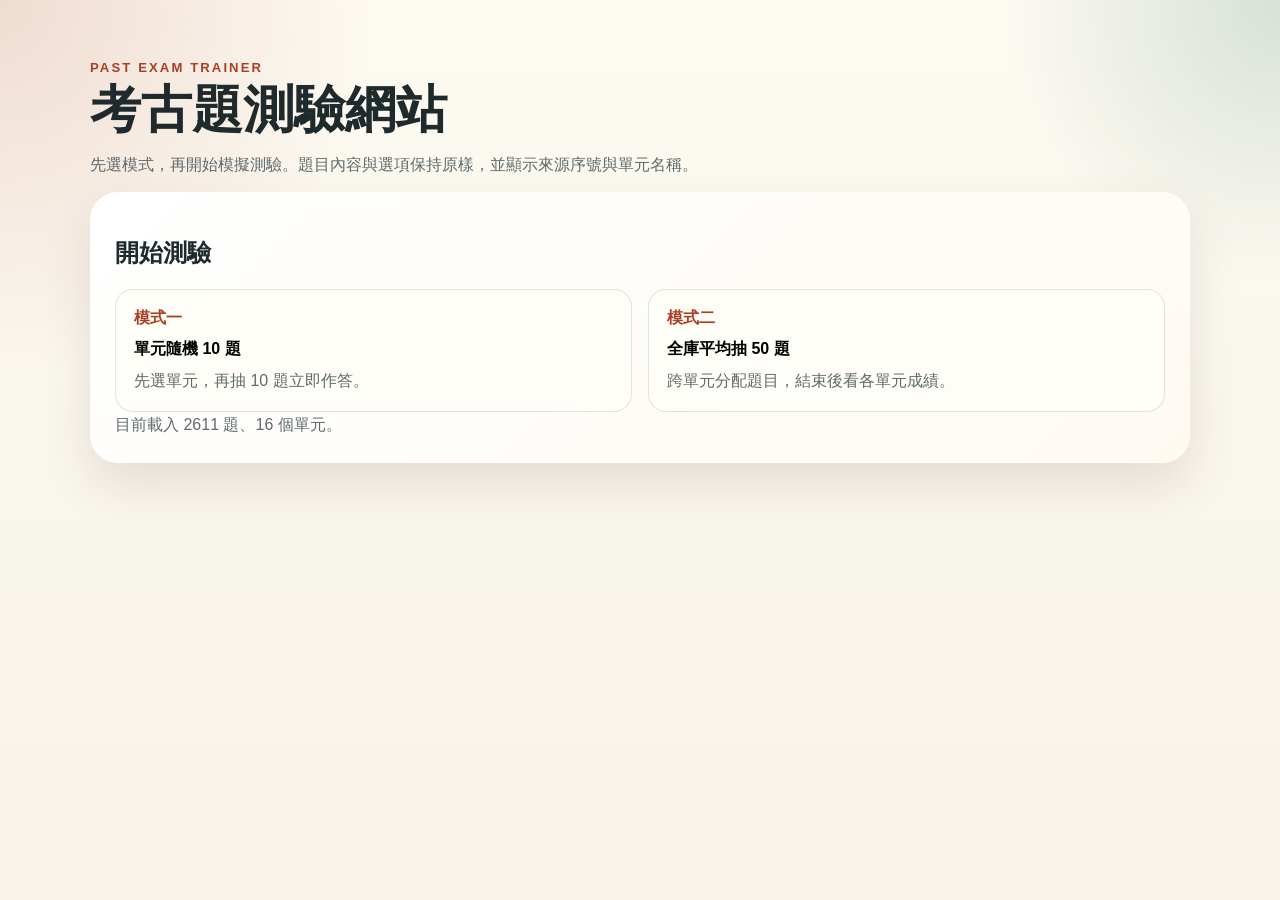
==== docs/index.html @ cffe811b "Initial GitHub Pages quiz site" ====
<!DOCTYPE html>
<html lang="zh-Hant">
  <head>
    <meta charset="UTF-8" />
    <meta name="viewport" content="width=device-width, initial-scale=1.0" />
    <title>考古題測驗</title>
    <link rel="stylesheet" href="./style.css" />
  </head>
  <body>
    <div class="app-shell">
      <header class="hero">
        <p class="eyebrow">Past Exam Trainer</p>
        <h1>考古題測驗網站</h1>
        <p class="hero-copy">
          先選模式，再開始模擬測驗。題目內容與選項保持原樣，並顯示來源序號與單元名稱。
        </p>
      </header>

      <main id="app" class="layout">
        <section class="panel panel-accent" id="setup-panel">
          <h2>開始測驗</h2>
          <div class="mode-grid">
            <button class="mode-card" data-mode="unit">
              <span class="mode-label">模式一</span>
              <strong>單元隨機 10 題</strong>
              <span>先選單元，再抽 10 題立即作答。</span>
            </button>
            <button class="mode-card" data-mode="mixed">
              <span class="mode-label">模式二</span>
              <strong>全庫平均抽 50 題</strong>
              <span>跨單元分配題目，結束後看各單元成績。</span>
            </button>
          </div>

          <div id="unit-picker" class="unit-picker hidden">
            <label for="unit-select">選擇單元</label>
            <select id="unit-select"></select>
            <button id="start-unit-quiz" class="primary-button">開始單元測驗</button>
          </div>

          <div class="data-meta" id="data-meta"></div>
        </section>

        <section class="panel hidden" id="quiz-panel">
          <div class="quiz-toolbar">
            <div>
              <p id="progress-text" class="progress-text"></p>
              <p id="quiz-mode-text" class="subtle-text"></p>
            </div>
            <button id="restart-button" class="secondary-button">重新開始</button>
          </div>

          <article class="question-card">
            <div class="question-header">
              <span id="question-source" class="pill"></span>
              <span id="question-unit" class="pill pill-muted"></span>
            </div>
            <div id="question-stem" class="question-stem"></div>
            <div id="options-list" class="options-list"></div>
            <div id="feedback-box" class="feedback-box hidden"></div>
          </article>

          <div class="quiz-actions">
            <button id="next-button" class="primary-button" disabled>下一題</button>
          </div>
        </section>

        <section class="panel hidden" id="result-panel">
          <div class="result-header">
            <div>
              <h2>測驗結果</h2>
              <p id="result-summary" class="subtle-text"></p>
            </div>
            <button id="restart-result-button" class="secondary-button">重新開始</button>
          </div>

          <div id="result-body" class="result-body"></div>
        </section>
      </main>
    </div>

    <template id="unit-result-template">
      <div class="unit-result-row">
        <span class="unit-result-name"></span>
        <span class="unit-result-score"></span>
      </div>
    </template>

    <script src="./app.js" defer></script>
  </body>
</html>
---- docs/style.css ----
:root {
  --bg: #f7f3ea;
  --bg-strong: #efe6d4;
  --card: rgba(255, 255, 255, 0.82);
  --card-strong: #fffdf7;
  --ink: #1f2a2c;
  --muted: #5f6b6d;
  --line: rgba(31, 42, 44, 0.12);
  --primary: #aa3f24;
  --primary-strong: #8f331d;
  --success: #17624b;
  --error: #9c2f2f;
  --shadow: 0 22px 50px rgba(72, 49, 22, 0.12);
  --radius-lg: 28px;
  --radius-md: 18px;
  --radius-sm: 12px;
}

* {
  box-sizing: border-box;
}

body {
  margin: 0;
  min-height: 100vh;
  font-family: "Segoe UI", "Noto Sans TC", sans-serif;
  color: var(--ink);
  background:
    radial-gradient(circle at top left, rgba(170, 63, 36, 0.16), transparent 24%),
    radial-gradient(circle at top right, rgba(23, 98, 75, 0.16), transparent 18%),
    linear-gradient(180deg, #fdfaf2 0%, var(--bg) 100%);
}

.app-shell {
  width: min(1100px, calc(100% - 32px));
  margin: 0 auto;
  padding: 36px 0 56px;
}

.hero {
  padding: 24px 0 14px;
}

.eyebrow {
  margin: 0 0 8px;
  color: var(--primary);
  font-size: 0.82rem;
  font-weight: 700;
  letter-spacing: 0.16em;
  text-transform: uppercase;
}

.hero h1 {
  margin: 0;
  font-size: clamp(2rem, 4vw, 3.4rem);
  line-height: 1.05;
}

.hero-copy {
  max-width: 760px;
  margin: 14px 0 0;
  color: var(--muted);
  font-size: 1rem;
  line-height: 1.7;
}

.layout {
  display: grid;
  gap: 18px;
}

.panel {
  background: var(--card);
  border: 1px solid rgba(255, 255, 255, 0.75);
  border-radius: var(--radius-lg);
  box-shadow: var(--shadow);
  backdrop-filter: blur(10px);
  padding: 24px;
}

.panel-accent {
  background:
    linear-gradient(135deg, rgba(255, 255, 255, 0.88), rgba(255, 250, 241, 0.88)),
    var(--card);
}

.mode-grid {
  display: grid;
  grid-template-columns: repeat(auto-fit, minmax(220px, 1fr));
  gap: 16px;
  margin-top: 18px;
}

.mode-card,
.primary-button,
.secondary-button,
.option-button {
  font: inherit;
}

.mode-card {
  border: 1px solid var(--line);
  border-radius: var(--radius-md);
  background: var(--card-strong);
  padding: 18px;
  text-align: left;
  cursor: pointer;
  transition: transform 160ms ease, border-color 160ms ease, box-shadow 160ms ease;
}

.mode-card:hover,
.mode-card:focus-visible {
  transform: translateY(-2px);
  border-color: rgba(170, 63, 36, 0.38);
  box-shadow: 0 16px 30px rgba(170, 63, 36, 0.1);
  outline: none;
}

.mode-label {
  display: inline-block;
  margin-bottom: 10px;
  color: var(--primary);
  font-weight: 700;
}

.mode-card strong,
.mode-card span {
  display: block;
}

.mode-card span:last-child {
  margin-top: 8px;
  color: var(--muted);
  line-height: 1.6;
}

.unit-picker {
  display: grid;
  gap: 12px;
  margin-top: 20px;
}

label {
  font-weight: 700;
}

select {
  width: 100%;
  padding: 12px 14px;
  border-radius: var(--radius-sm);
  border: 1px solid var(--line);
  background: white;
  font: inherit;
}

.primary-button,
.secondary-button {
  border: none;
  border-radius: 999px;
  padding: 12px 18px;
  cursor: pointer;
  transition: transform 160ms ease, opacity 160ms ease, background 160ms ease;
}

.primary-button {
  background: var(--primary);
  color: white;
}

.primary-button:hover,
.secondary-button:hover,
.option-button:hover {
  transform: translateY(-1px);
}

.primary-button:disabled {
  opacity: 0.5;
  cursor: not-allowed;
  transform: none;
}

.secondary-button {
  background: rgba(31, 42, 44, 0.08);
  color: var(--ink);
}

.data-meta,
.subtle-text {
  color: var(--muted);
  line-height: 1.6;
}

.quiz-toolbar,
.result-header {
  display: flex;
  justify-content: space-between;
  gap: 16px;
  align-items: flex-start;
}

.question-card {
  margin-top: 18px;
  padding: 22px;
  border-radius: var(--radius-md);
  background: var(--card-strong);
  border: 1px solid rgba(31, 42, 44, 0.08);
}

.question-header {
  display: flex;
  gap: 10px;
  flex-wrap: wrap;
}

.pill {
  display: inline-flex;
  align-items: center;
  padding: 6px 10px;
  border-radius: 999px;
  background: rgba(170, 63, 36, 0.12);
  color: var(--primary-strong);
  font-size: 0.92rem;
  font-weight: 700;
}

.pill-muted {
  background: rgba(23, 98, 75, 0.12);
  color: var(--success);
}

.question-stem {
  margin-top: 18px;
  white-space: pre-wrap;
  font-size: 1.06rem;
  line-height: 1.85;
}

.options-list {
  display: grid;
  gap: 12px;
  margin-top: 24px;
}

.option-button {
  width: 100%;
  border-radius: var(--radius-sm);
  border: 1px solid var(--line);
  background: white;
  padding: 16px;
  text-align: left;
  cursor: pointer;
  transition: border-color 160ms ease, background 160ms ease, transform 160ms ease;
}

.option-button strong {
  display: inline-block;
  min-width: 2em;
}

.option-button.selected {
  border-color: rgba(170, 63, 36, 0.55);
  background: rgba(170, 63, 36, 0.08);
}

.option-button.correct {
  border-color: rgba(23, 98, 75, 0.4);
  background: rgba(23, 98, 75, 0.1);
}

.option-button.wrong {
  border-color: rgba(156, 47, 47, 0.42);
  background: rgba(156, 47, 47, 0.08);
}

.feedback-box {
  margin-top: 20px;
  padding: 14px 16px;
  border-radius: var(--radius-sm);
  font-weight: 700;
}

.feedback-box.correct {
  background: rgba(23, 98, 75, 0.12);
  color: var(--success);
}

.feedback-box.wrong {
  background: rgba(156, 47, 47, 0.1);
  color: var(--error);
}

.quiz-actions {
  display: flex;
  justify-content: flex-end;
  margin-top: 18px;
}

.result-body {
  display: grid;
  gap: 12px;
  margin-top: 16px;
}

.score-card,
.unit-result-row {
  display: flex;
  justify-content: space-between;
  gap: 16px;
  padding: 16px;
  border-radius: var(--radius-md);
  background: var(--card-strong);
  border: 1px solid rgba(31, 42, 44, 0.08);
}

.score-card strong,
.unit-result-score {
  font-weight: 800;
}

.hidden {
  display: none !important;
}

@media (max-width: 720px) {
  .app-shell {
    width: min(100% - 20px, 1100px);
    padding-top: 22px;
  }

  .panel {
    padding: 18px;
  }

  .quiz-toolbar,
  .result-header,
  .score-card,
  .unit-result-row {
    flex-direction: column;
  }

  .question-card {
    padding: 18px;
  }
}
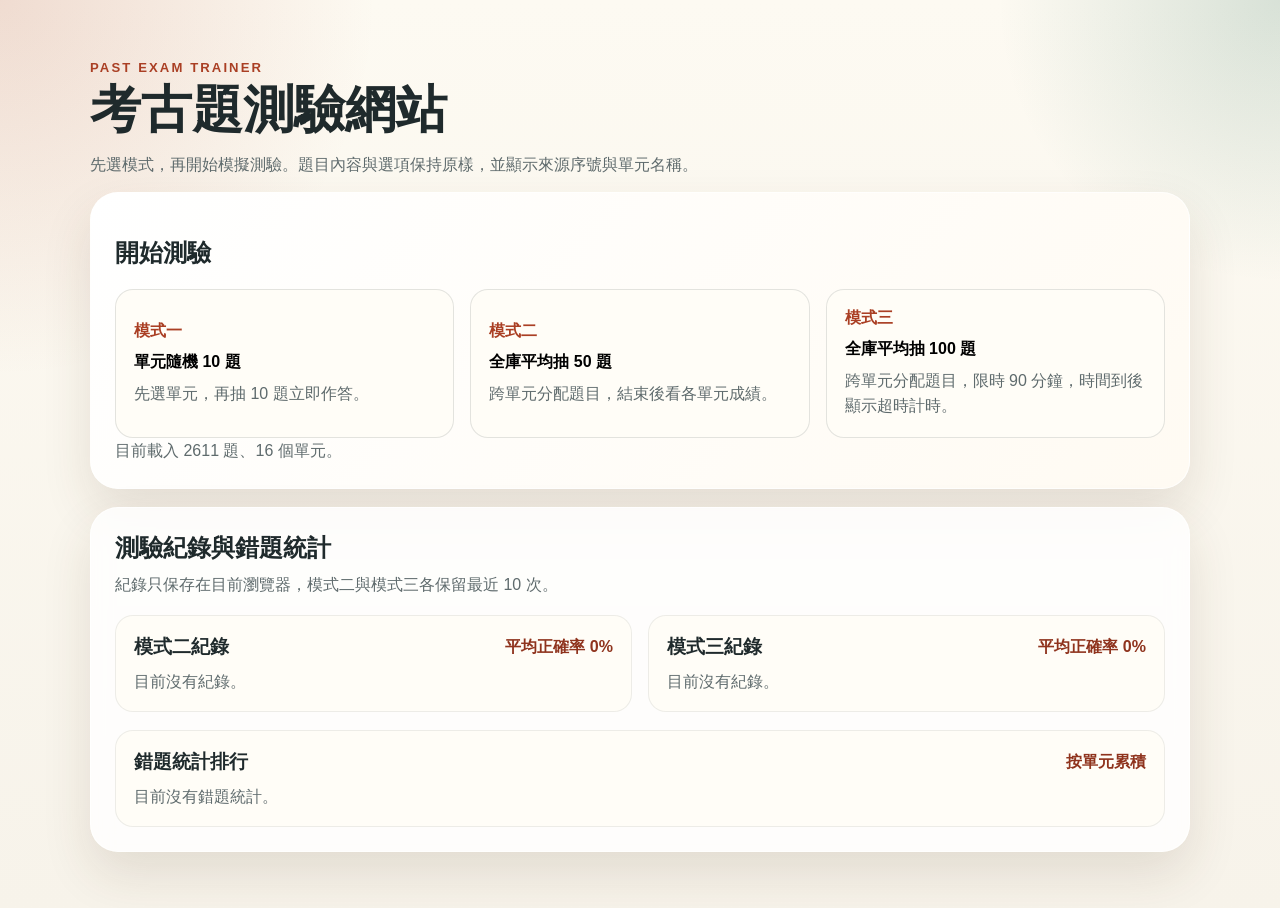
==== commit 3dfef184: "V1" ====
--- a/docs/index.html
+++ b/docs/index.html
@@ -20,15 +20,20 @@
         <section class="panel panel-accent" id="setup-panel">
           <h2>開始測驗</h2>
           <div class="mode-grid">
-            <button class="mode-card" data-mode="unit">
+            <button class="mode-card" data-mode="unit10">
               <span class="mode-label">模式一</span>
               <strong>單元隨機 10 題</strong>
               <span>先選單元，再抽 10 題立即作答。</span>
             </button>
-            <button class="mode-card" data-mode="mixed">
+            <button class="mode-card" data-mode="mixed50">
               <span class="mode-label">模式二</span>
               <strong>全庫平均抽 50 題</strong>
               <span>跨單元分配題目，結束後看各單元成績。</span>
+            </button>
+            <button class="mode-card" data-mode="mixed100">
+              <span class="mode-label">模式三</span>
+              <strong>全庫平均抽 100 題</strong>
+              <span>跨單元分配題目，限時 90 分鐘，時間到後顯示超時計時。</span>
             </button>
           </div>
 
@@ -41,11 +46,50 @@
           <div class="data-meta" id="data-meta"></div>
         </section>
 
+        <section class="panel dashboard-panel" id="insights-panel">
+          <div class="dashboard-header">
+            <div>
+              <h2>測驗紀錄與錯題統計</h2>
+              <p class="subtle-text">紀錄只保存在目前瀏覽器，模式二與模式三各保留最近 10 次。</p>
+            </div>
+          </div>
+
+          <div class="history-grid">
+            <article class="history-card">
+              <div class="history-card-header">
+                <h3>模式二紀錄</h3>
+                <span id="mixed50-average" class="history-average">平均正確率 0%</span>
+              </div>
+              <div id="mixed50-history" class="history-list"></div>
+            </article>
+
+            <article class="history-card">
+              <div class="history-card-header">
+                <h3>模式三紀錄</h3>
+                <span id="mixed100-average" class="history-average">平均正確率 0%</span>
+              </div>
+              <div id="mixed100-history" class="history-list"></div>
+            </article>
+          </div>
+
+          <article class="history-card wrong-stats-card">
+            <div class="history-card-header">
+              <h3>錯題統計排行</h3>
+              <span class="history-average">按單元累積</span>
+            </div>
+            <div id="wrong-stats-list" class="history-list"></div>
+          </article>
+        </section>
+
         <section class="panel hidden" id="quiz-panel">
           <div class="quiz-toolbar">
             <div>
               <p id="progress-text" class="progress-text"></p>
               <p id="quiz-mode-text" class="subtle-text"></p>
+            </div>
+            <div id="timer-box" class="timer-box hidden">
+              <span id="timer-label" class="timer-label">剩餘時間</span>
+              <strong id="timer-value" class="timer-value">90:00</strong>
             </div>
             <button id="restart-button" class="secondary-button">重新開始</button>
           </div>
@@ -86,6 +130,26 @@
       </div>
     </template>
 
+    <template id="history-entry-template">
+      <div class="history-entry">
+        <div>
+          <strong class="history-entry-title"></strong>
+          <p class="history-entry-meta"></p>
+        </div>
+        <span class="history-entry-score"></span>
+      </div>
+    </template>
+
+    <template id="wrong-stat-template">
+      <div class="history-entry">
+        <div>
+          <strong class="history-entry-title"></strong>
+          <p class="history-entry-meta"></p>
+        </div>
+        <span class="history-entry-score"></span>
+      </div>
+    </template>
+
     <script src="./app.js" defer></script>
   </body>
 </html>
--- a/docs/style.css
+++ b/docs/style.css
@@ -190,6 +190,83 @@
   line-height: 1.6;
 }
 
+.dashboard-panel {
+  display: grid;
+  gap: 18px;
+}
+
+.dashboard-header h2,
+.history-card-header h3 {
+  margin: 0;
+}
+
+.dashboard-header p {
+  margin: 8px 0 0;
+}
+
+.history-grid {
+  display: grid;
+  grid-template-columns: repeat(auto-fit, minmax(280px, 1fr));
+  gap: 16px;
+}
+
+.history-card {
+  padding: 18px;
+  border-radius: var(--radius-md);
+  background: var(--card-strong);
+  border: 1px solid rgba(31, 42, 44, 0.08);
+}
+
+.history-card-header {
+  display: flex;
+  justify-content: space-between;
+  gap: 16px;
+  align-items: center;
+  margin-bottom: 12px;
+}
+
+.history-average {
+  color: var(--primary-strong);
+  font-weight: 700;
+}
+
+.history-list {
+  display: grid;
+  gap: 10px;
+}
+
+.history-entry {
+  display: flex;
+  justify-content: space-between;
+  gap: 16px;
+  align-items: flex-start;
+  padding: 14px 16px;
+  border-radius: var(--radius-sm);
+  background: rgba(239, 230, 212, 0.45);
+}
+
+.history-entry-title {
+  display: block;
+  margin-bottom: 4px;
+}
+
+.history-entry-meta {
+  margin: 0;
+  color: var(--muted);
+  font-size: 0.94rem;
+  line-height: 1.5;
+}
+
+.history-entry-score {
+  font-weight: 800;
+  white-space: nowrap;
+}
+
+.history-empty {
+  margin: 0;
+  color: var(--muted);
+}
+
 .quiz-toolbar,
 .result-header {
   display: flex;
@@ -226,6 +303,35 @@
 .pill-muted {
   background: rgba(23, 98, 75, 0.12);
   color: var(--success);
+}
+
+.timer-box {
+  min-width: 150px;
+  padding: 12px 16px;
+  border-radius: var(--radius-md);
+  background: rgba(31, 42, 44, 0.06);
+  text-align: right;
+}
+
+.timer-label {
+  display: block;
+  color: var(--muted);
+  font-size: 0.88rem;
+}
+
+.timer-value {
+  display: block;
+  margin-top: 4px;
+  font-size: 1.4rem;
+}
+
+.timer-box.overtime {
+  background: rgba(156, 47, 47, 0.12);
+}
+
+.timer-box.overtime .timer-label,
+.timer-box.overtime .timer-value {
+  color: var(--error);
 }
 
 .question-stem {
@@ -333,12 +439,19 @@
 
   .quiz-toolbar,
   .result-header,
+  .history-card-header,
   .score-card,
-  .unit-result-row {
+  .unit-result-row,
+  .history-entry {
     flex-direction: column;
   }
 
   .question-card {
     padding: 18px;
   }
-}
+
+  .timer-box {
+    width: 100%;
+    text-align: left;
+  }
+}
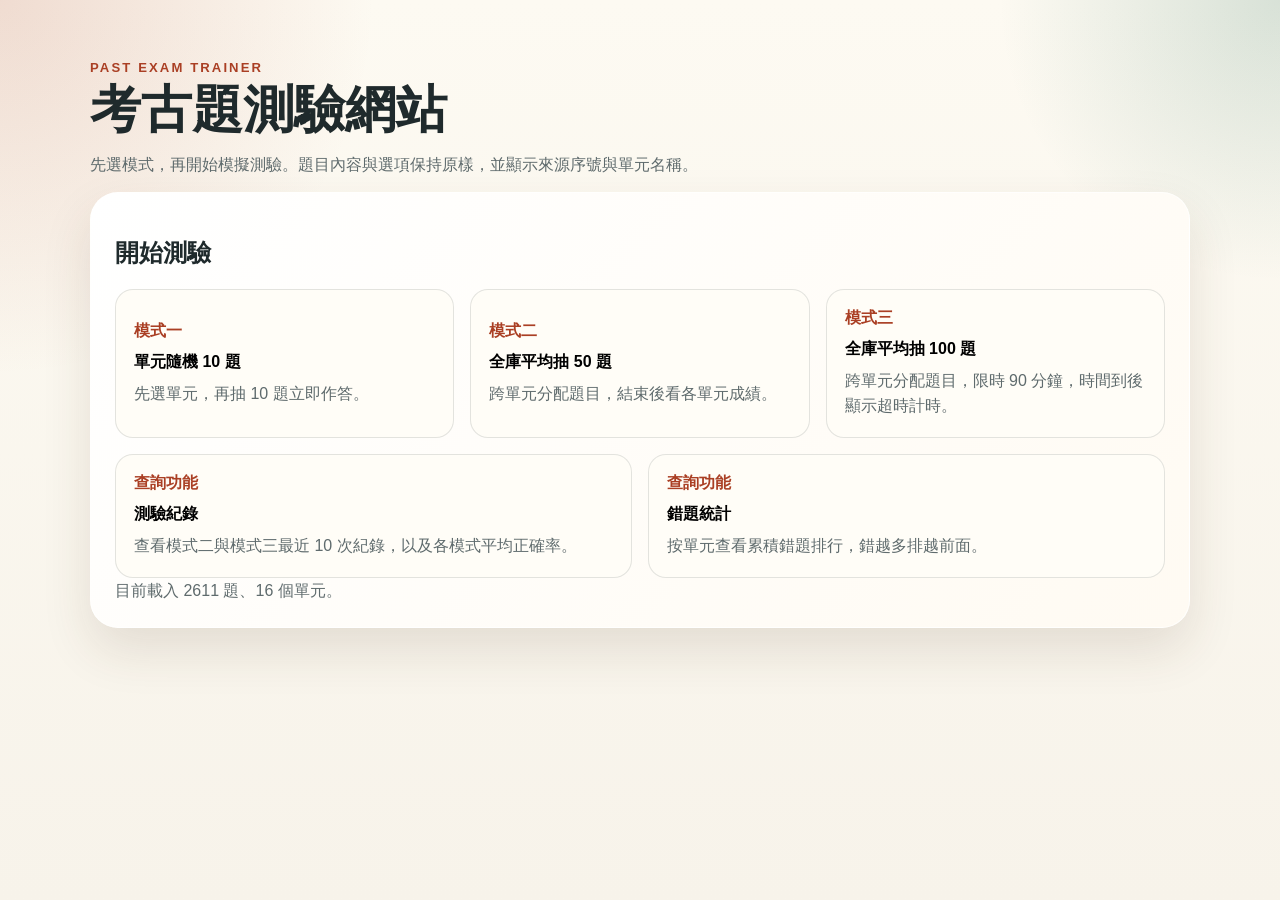
==== commit ec040be4: "V1.1" ====
--- a/docs/index.html
+++ b/docs/index.html
@@ -37,6 +37,19 @@
             </button>
           </div>
 
+          <div class="mode-grid utility-grid">
+            <button class="mode-card utility-card" id="history-toggle-button" type="button">
+              <span class="mode-label">查詢功能</span>
+              <strong>測驗紀錄</strong>
+              <span>查看模式二與模式三最近 10 次紀錄，以及各模式平均正確率。</span>
+            </button>
+            <button class="mode-card utility-card" id="wrong-stats-toggle-button" type="button">
+              <span class="mode-label">查詢功能</span>
+              <strong>錯題統計</strong>
+              <span>按單元查看累積錯題排行，錯越多排越前面。</span>
+            </button>
+          </div>
+
           <div id="unit-picker" class="unit-picker hidden">
             <label for="unit-select">選擇單元</label>
             <select id="unit-select"></select>
@@ -46,15 +59,16 @@
           <div class="data-meta" id="data-meta"></div>
         </section>
 
-        <section class="panel dashboard-panel" id="insights-panel">
+        <section class="panel dashboard-panel hidden" id="insights-panel">
           <div class="dashboard-header">
             <div>
               <h2>測驗紀錄與錯題統計</h2>
               <p class="subtle-text">紀錄只保存在目前瀏覽器，模式二與模式三各保留最近 10 次。</p>
             </div>
+            <button id="close-insights-button" class="secondary-button" type="button">關閉</button>
           </div>
 
-          <div class="history-grid">
+          <div id="history-section" class="history-grid hidden">
             <article class="history-card">
               <div class="history-card-header">
                 <h3>模式二紀錄</h3>
@@ -72,7 +86,7 @@
             </article>
           </div>
 
-          <article class="history-card wrong-stats-card">
+          <article id="wrong-stats-section" class="history-card wrong-stats-card hidden">
             <div class="history-card-header">
               <h3>錯題統計排行</h3>
               <span class="history-average">按單元累積</span>
--- a/docs/style.css
+++ b/docs/style.css
@@ -91,6 +91,16 @@
   margin-top: 18px;
 }
 
+.utility-grid {
+  margin-top: 16px;
+}
+
+.utility-card {
+  background:
+    linear-gradient(135deg, rgba(255, 249, 240, 0.95), rgba(245, 238, 224, 0.95)),
+    var(--card-strong);
+}
+
 .mode-card,
 .primary-button,
 .secondary-button,
@@ -114,6 +124,12 @@
   border-color: rgba(170, 63, 36, 0.38);
   box-shadow: 0 16px 30px rgba(170, 63, 36, 0.1);
   outline: none;
+}
+
+.mode-card.selected-mode {
+  border-color: rgba(170, 63, 36, 0.6);
+  background: rgba(170, 63, 36, 0.08);
+  box-shadow: 0 14px 26px rgba(170, 63, 36, 0.12);
 }
 
 .mode-label {
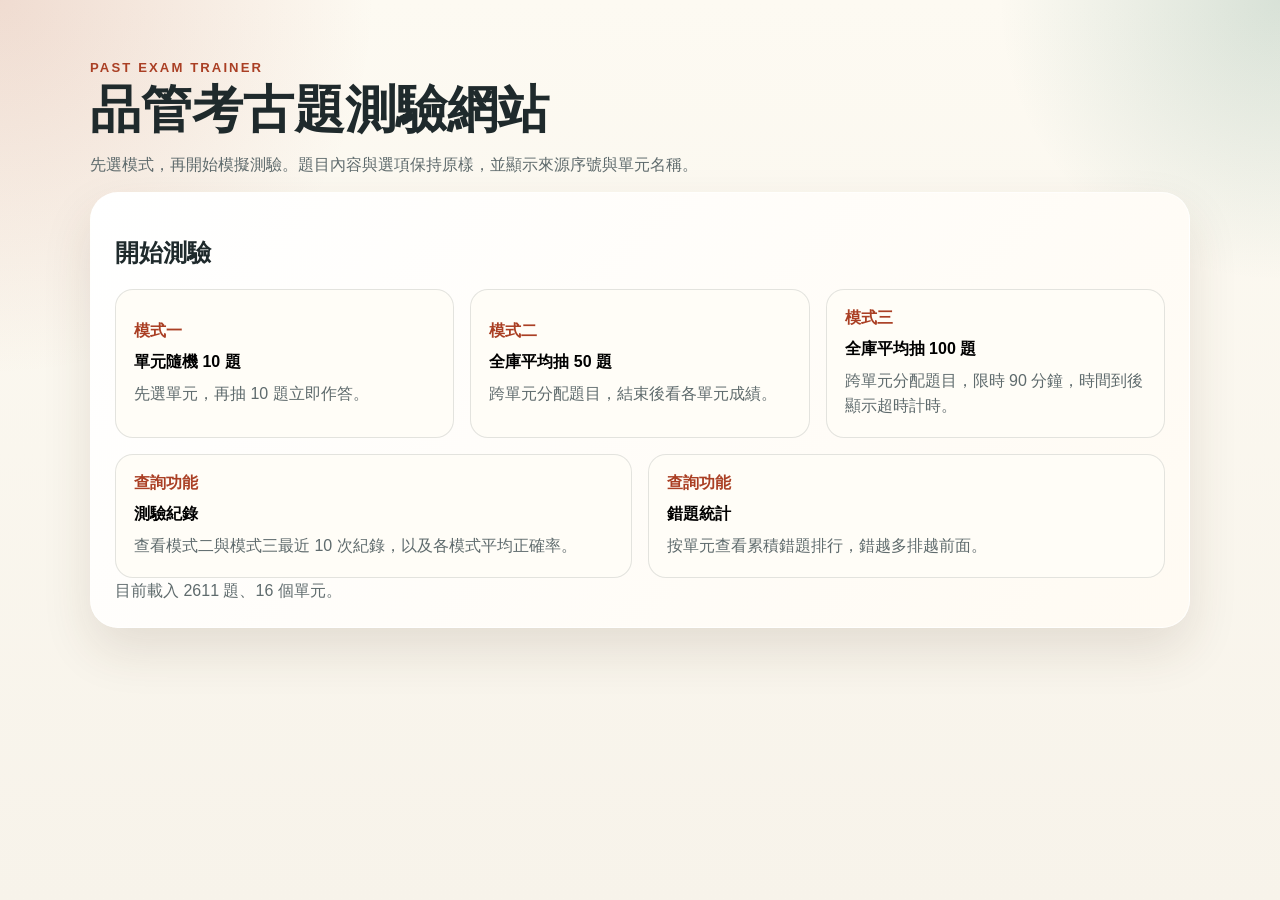
==== commit dd4e0633: "V1.3" ====
--- a/docs/index.html
+++ b/docs/index.html
@@ -4,13 +4,13 @@
     <meta charset="UTF-8" />
     <meta name="viewport" content="width=device-width, initial-scale=1.0" />
     <title>考古題測驗</title>
-    <link rel="stylesheet" href="./style.css" />
+    <link rel="stylesheet" href="./style.css?v=20260609-2" />
   </head>
   <body>
     <div class="app-shell">
       <header class="hero">
         <p class="eyebrow">Past Exam Trainer</p>
-        <h1>考古題測驗網站</h1>
+        <h1>品管考古題測驗網站</h1>
         <p class="hero-copy">
           先選模式，再開始模擬測驗。題目內容與選項保持原樣，並顯示來源序號與單元名稱。
         </p>
@@ -20,17 +20,17 @@
         <section class="panel panel-accent" id="setup-panel">
           <h2>開始測驗</h2>
           <div class="mode-grid">
-            <button class="mode-card" data-mode="unit10">
+            <button class="mode-card" id="mode-unit10-button" data-mode="unit10" type="button">
               <span class="mode-label">模式一</span>
               <strong>單元隨機 10 題</strong>
               <span>先選單元，再抽 10 題立即作答。</span>
             </button>
-            <button class="mode-card" data-mode="mixed50">
+            <button class="mode-card" id="mode-mixed50-button" data-mode="mixed50" type="button">
               <span class="mode-label">模式二</span>
               <strong>全庫平均抽 50 題</strong>
               <span>跨單元分配題目，結束後看各單元成績。</span>
             </button>
-            <button class="mode-card" data-mode="mixed100">
+            <button class="mode-card" id="mode-mixed100-button" data-mode="mixed100" type="button">
               <span class="mode-label">模式三</span>
               <strong>全庫平均抽 100 題</strong>
               <span>跨單元分配題目，限時 90 分鐘，時間到後顯示超時計時。</span>
@@ -164,6 +164,6 @@
       </div>
     </template>
 
-    <script src="./app.js" defer></script>
+    <script src="./app.js?v=20260609-2" defer></script>
   </body>
 </html>
